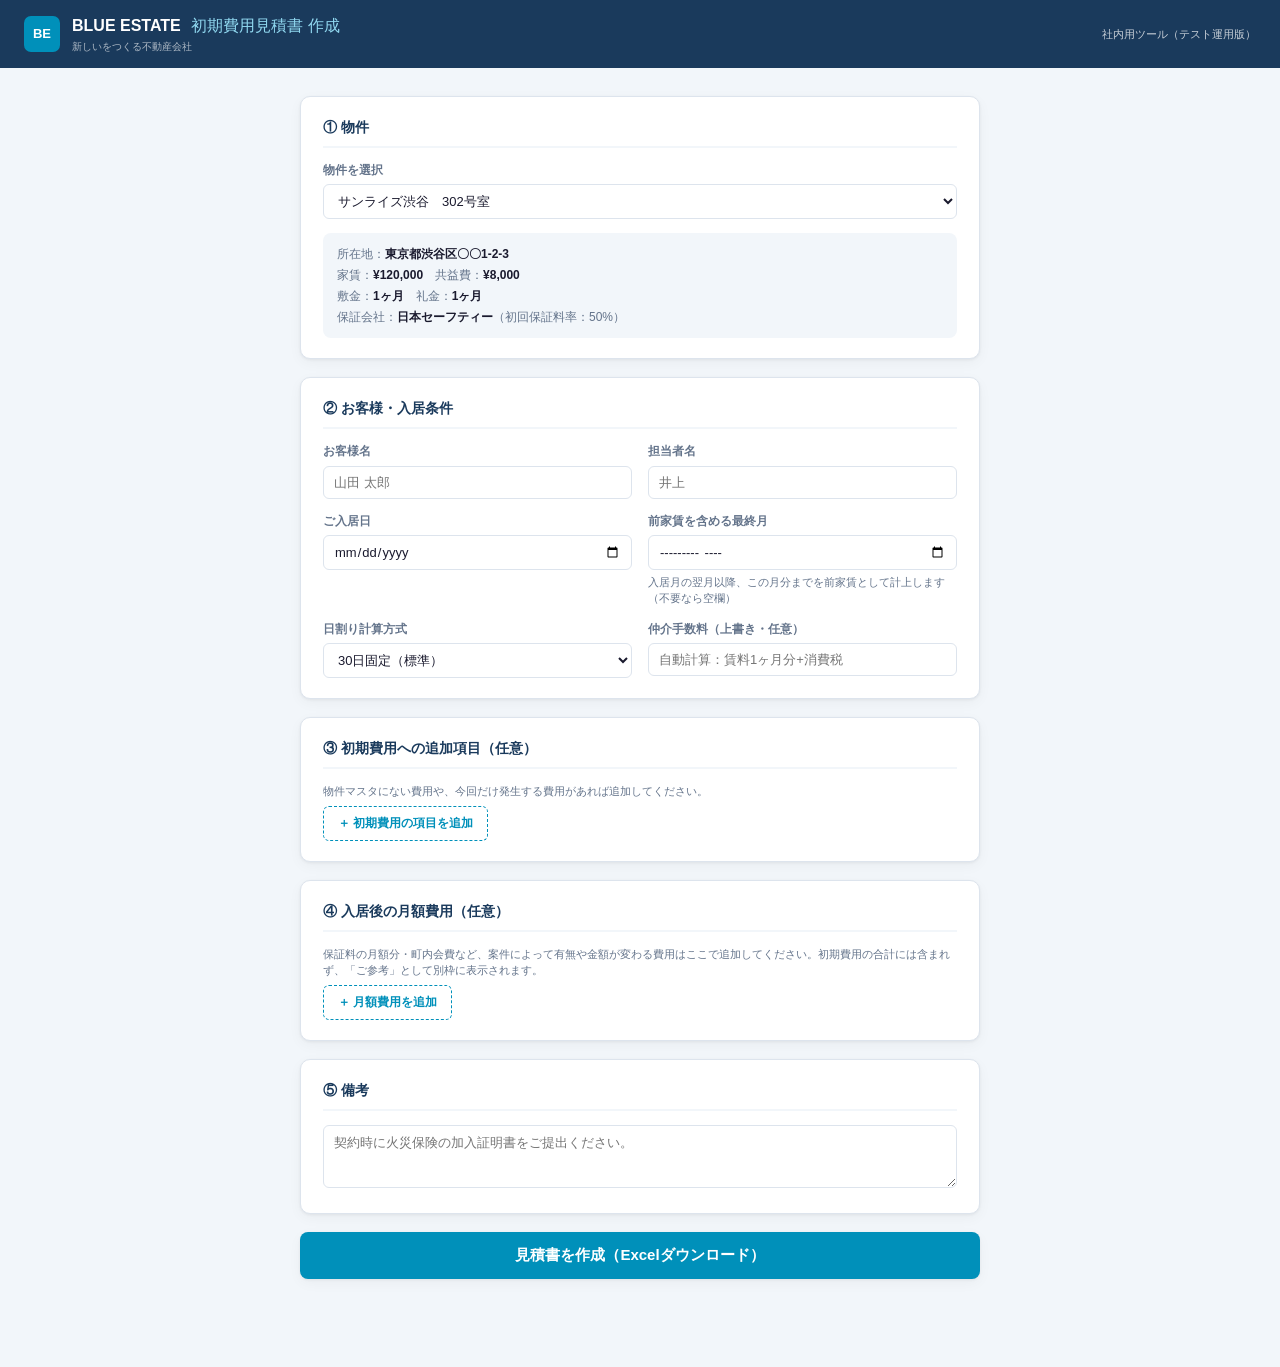
==== estimate/index.html @ 1a6ee932 "update dashboard 2026-08-12 18:26:15" ====
<!DOCTYPE html>
<html lang="ja">
<head>
<meta charset="UTF-8">
<meta name="viewport" content="width=device-width, initial-scale=1">
<title>初期費用見積書 作成 | BLUE ESTATE</title>
<link rel="stylesheet" href="style.css">
</head>
<body>

<header class="hdr">
  <div class="hdr-left">
    <div class="logo-mark">BE</div>
    <div>
      <div class="hdr-title">BLUE ESTATE <span>初期費用見積書 作成</span></div>
      <div class="hdr-sub">新しいをつくる不動産会社</div>
    </div>
  </div>
  <div class="hdr-right">社内用ツール（テスト運用版）</div>
</header>

<main class="main">
  <form id="estimate-form">

    <section class="card">
      <h2 class="card-title">① 物件</h2>
      <div class="field">
        <label for="property">物件を選択</label>
        <select id="property" required></select>
      </div>
      <div id="property-preview" class="property-preview"></div>
    </section>

    <section class="card">
      <h2 class="card-title">② お客様・入居条件</h2>
      <div class="field-grid">
        <div class="field">
          <label for="customerName">お客様名</label>
          <input type="text" id="customerName" placeholder="山田 太郎" required>
        </div>
        <div class="field">
          <label for="staffName">担当者名</label>
          <input type="text" id="staffName" placeholder="井上">
        </div>
        <div class="field">
          <label for="moveinDate">ご入居日</label>
          <input type="date" id="moveinDate" required>
        </div>
        <div class="field">
          <label for="zenyachinUntil">前家賃を含める最終月</label>
          <input type="month" id="zenyachinUntil">
          <div class="hint">入居月の翌月以降、この月分までを前家賃として計上します（不要なら空欄）</div>
        </div>
        <div class="field">
          <label for="prorationMethod">日割り計算方式</label>
          <select id="prorationMethod">
            <option value="fixed30">30日固定（標準）</option>
            <option value="actual_days">実日数按分</option>
          </select>
        </div>
        <div class="field">
          <label for="chukaiOverride">仲介手数料（上書き・任意）</label>
          <input type="number" id="chukaiOverride" placeholder="自動計算：賃料1ヶ月分+消費税">
        </div>
      </div>
    </section>

    <section class="card">
      <h2 class="card-title">③ 初期費用への追加項目（任意）</h2>
      <div class="hint">物件マスタにない費用や、今回だけ発生する費用があれば追加してください。</div>
      <div id="extra-line-items"></div>
      <button type="button" class="btn-add" id="add-line-item">＋ 初期費用の項目を追加</button>
    </section>

    <section class="card">
      <h2 class="card-title">④ 入居後の月額費用（任意）</h2>
      <div class="hint">保証料の月額分・町内会費など、案件によって有無や金額が変わる費用はここで追加してください。初期費用の合計には含まれず、「ご参考」として別枠に表示されます。</div>
      <div id="monthly-items"></div>
      <button type="button" class="btn-add" id="add-monthly-item">＋ 月額費用を追加</button>
    </section>

    <section class="card">
      <h2 class="card-title">⑤ 備考</h2>
      <div class="field">
        <textarea id="biko" rows="3" placeholder="契約時に火災保険の加入証明書をご提出ください。"></textarea>
      </div>
    </section>

    <button type="submit" class="btn-primary" id="submit-btn">見積書を作成（Excelダウンロード）</button>

    <div id="result" class="result"></div>
  </form>
</main>

<template id="line-item-tpl">
  <div class="dyn-row">
    <select class="li-category">
      <option value="賃料">賃料</option>
      <option value="共益費">共益費</option>
      <option value="前家賃">前家賃</option>
      <option value="敷金・礼金">敷金・礼金</option>
      <option value="保証料">保証料</option>
      <option value="諸費用" selected>諸費用</option>
      <option value="仲介手数料">仲介手数料</option>
    </select>
    <input type="text" class="li-name" placeholder="項目名">
    <input type="number" class="li-amount" placeholder="金額">
    <input type="text" class="li-note" placeholder="備考（任意）">
    <button type="button" class="btn-remove">削除</button>
  </div>
</template>

<template id="monthly-item-tpl">
  <div class="dyn-row">
    <input type="text" class="mi-name" placeholder="例：月額保証料（〇〇）">
    <input type="number" class="mi-amount" placeholder="金額／月">
    <input type="text" class="mi-note" placeholder="備考（任意）">
    <button type="button" class="btn-remove">削除</button>
  </div>
</template>

<script src="calc.js"></script>
<script src="generate.js"></script>
<script src="vendor/exceljs.min.js"></script>
<script src="app.js"></script>
</body>
</html>
---- estimate/style.css ----
/* 初期費用見積書 作成ツール — style.css（BDGダッシュボードの配色規約を踏襲） */

*, *::before, *::after { box-sizing: border-box; margin: 0; padding: 0; }

:root {
  --blue:   #0090BA;
  --navy:   #1A3A5C;
  --bg:     #F2F6FA;
  --card:   #FFFFFF;
  --border: #DDE4ED;
  --text:   #1A1A2E;
  --sub:    #64748B;
  --danger: #DC2626;
  --shadow: 0 1px 3px rgba(0,0,0,.06), 0 4px 14px rgba(0,0,0,.04);
}

body {
  font-family: 'Hiragino Kaku Gothic ProN', 'Yu Gothic', 'Meiryo', sans-serif;
  background: var(--bg);
  color: var(--text);
  font-size: 13px;
  line-height: 1.5;
  min-height: 100vh;
}

.hdr {
  background: var(--navy);
  color: #fff;
  padding: 14px 24px;
  display: flex;
  justify-content: space-between;
  align-items: center;
  gap: 12px;
}
.hdr-left  { display: flex; align-items: center; gap: 12px; }
.logo-mark {
  width: 36px; height: 36px;
  background: var(--blue);
  border-radius: 7px;
  display: flex; align-items: center; justify-content: center;
  font-size: 13px; font-weight: 900; color: #fff;
  flex-shrink: 0;
}
.hdr-title      { font-size: 16px; font-weight: 700; }
.hdr-title span { color: #90D8F0; font-weight: 500; margin-left: 6px; }
.hdr-sub        { font-size: 10px; opacity: .65; margin-top: 1px; }
.hdr-right      { font-size: 11px; opacity: .75; }

.main {
  max-width: 720px;
  margin: 28px auto;
  padding: 0 20px 60px;
}

.card {
  background: var(--card);
  border: 1px solid var(--border);
  border-radius: 10px;
  box-shadow: var(--shadow);
  padding: 20px 22px;
  margin-bottom: 18px;
}
.card-title {
  font-size: 14px;
  font-weight: 700;
  color: var(--navy);
  margin-bottom: 14px;
  padding-bottom: 8px;
  border-bottom: 2px solid var(--bg);
}

.field { margin-bottom: 14px; }
.field:last-child { margin-bottom: 0; }
.field-grid {
  display: grid;
  grid-template-columns: 1fr 1fr;
  gap: 14px 16px;
}
.field-grid .field { margin-bottom: 0; }

label {
  display: block;
  font-size: 11.5px;
  font-weight: 600;
  color: var(--sub);
  margin-bottom: 5px;
}

input[type="text"],
input[type="number"],
input[type="date"],
input[type="month"],
select,
textarea {
  width: 100%;
  padding: 8px 10px;
  border: 1px solid var(--border);
  border-radius: 6px;
  font-size: 13px;
  font-family: inherit;
  color: var(--text);
  background: #fff;
}
input:focus, select:focus, textarea:focus {
  outline: none;
  border-color: var(--blue);
  box-shadow: 0 0 0 3px rgba(0,144,186,.12);
}
textarea { resize: vertical; }

.hint {
  font-size: 11px;
  color: var(--sub);
  margin-top: 4px;
  line-height: 1.5;
}

.property-preview {
  margin-top: 12px;
  padding: 12px 14px;
  background: var(--bg);
  border-radius: 8px;
  font-size: 12px;
  color: var(--sub);
  display: none;
}
.property-preview.show { display: block; }
.property-preview b { color: var(--text); }
.property-preview .pp-row { margin-bottom: 3px; }
.property-preview .pp-row:last-child { margin-bottom: 0; }

.dyn-row {
  display: grid;
  grid-template-columns: 110px 1fr 110px 1fr 56px;
  gap: 8px;
  margin-bottom: 8px;
  align-items: center;
}
.dyn-row input, .dyn-row select { font-size: 12px; padding: 7px 8px; }

.btn-add {
  margin-top: 6px;
  background: none;
  border: 1px dashed var(--blue);
  color: var(--blue);
  border-radius: 6px;
  padding: 8px 14px;
  font-size: 12px;
  font-weight: 600;
  cursor: pointer;
  font-family: inherit;
}
.btn-add:hover { background: rgba(0,144,186,.06); }

.btn-remove {
  background: none;
  border: 1px solid var(--border);
  color: var(--danger);
  border-radius: 6px;
  padding: 7px 4px;
  font-size: 11px;
  cursor: pointer;
  font-family: inherit;
}
.btn-remove:hover { background: rgba(220,38,38,.06); }

.btn-primary {
  display: block;
  width: 100%;
  background: var(--blue);
  color: #fff;
  border: none;
  border-radius: 8px;
  padding: 14px;
  font-size: 15px;
  font-weight: 700;
  cursor: pointer;
  font-family: inherit;
  box-shadow: var(--shadow);
}
.btn-primary:hover { background: var(--navy); }
.btn-primary:disabled { opacity: .5; cursor: not-allowed; }

.result {
  margin-top: 16px;
  padding: 16px 18px;
  border-radius: 8px;
  font-size: 13px;
  display: none;
}
.result.show     { display: block; }
.result.success  { background: #EAF6EE; border: 1px solid #B7E4C7; color: #16693D; }
.result.error    { background: #FDECEC; border: 1px solid #F5B5B5; color: #B42318; }
.result-row { margin-bottom: 4px; }
.result-row:last-child { margin-bottom: 0; }

@media (max-width: 640px) {
  .field-grid { grid-template-columns: 1fr; }
  .dyn-row { grid-template-columns: 1fr; }
}
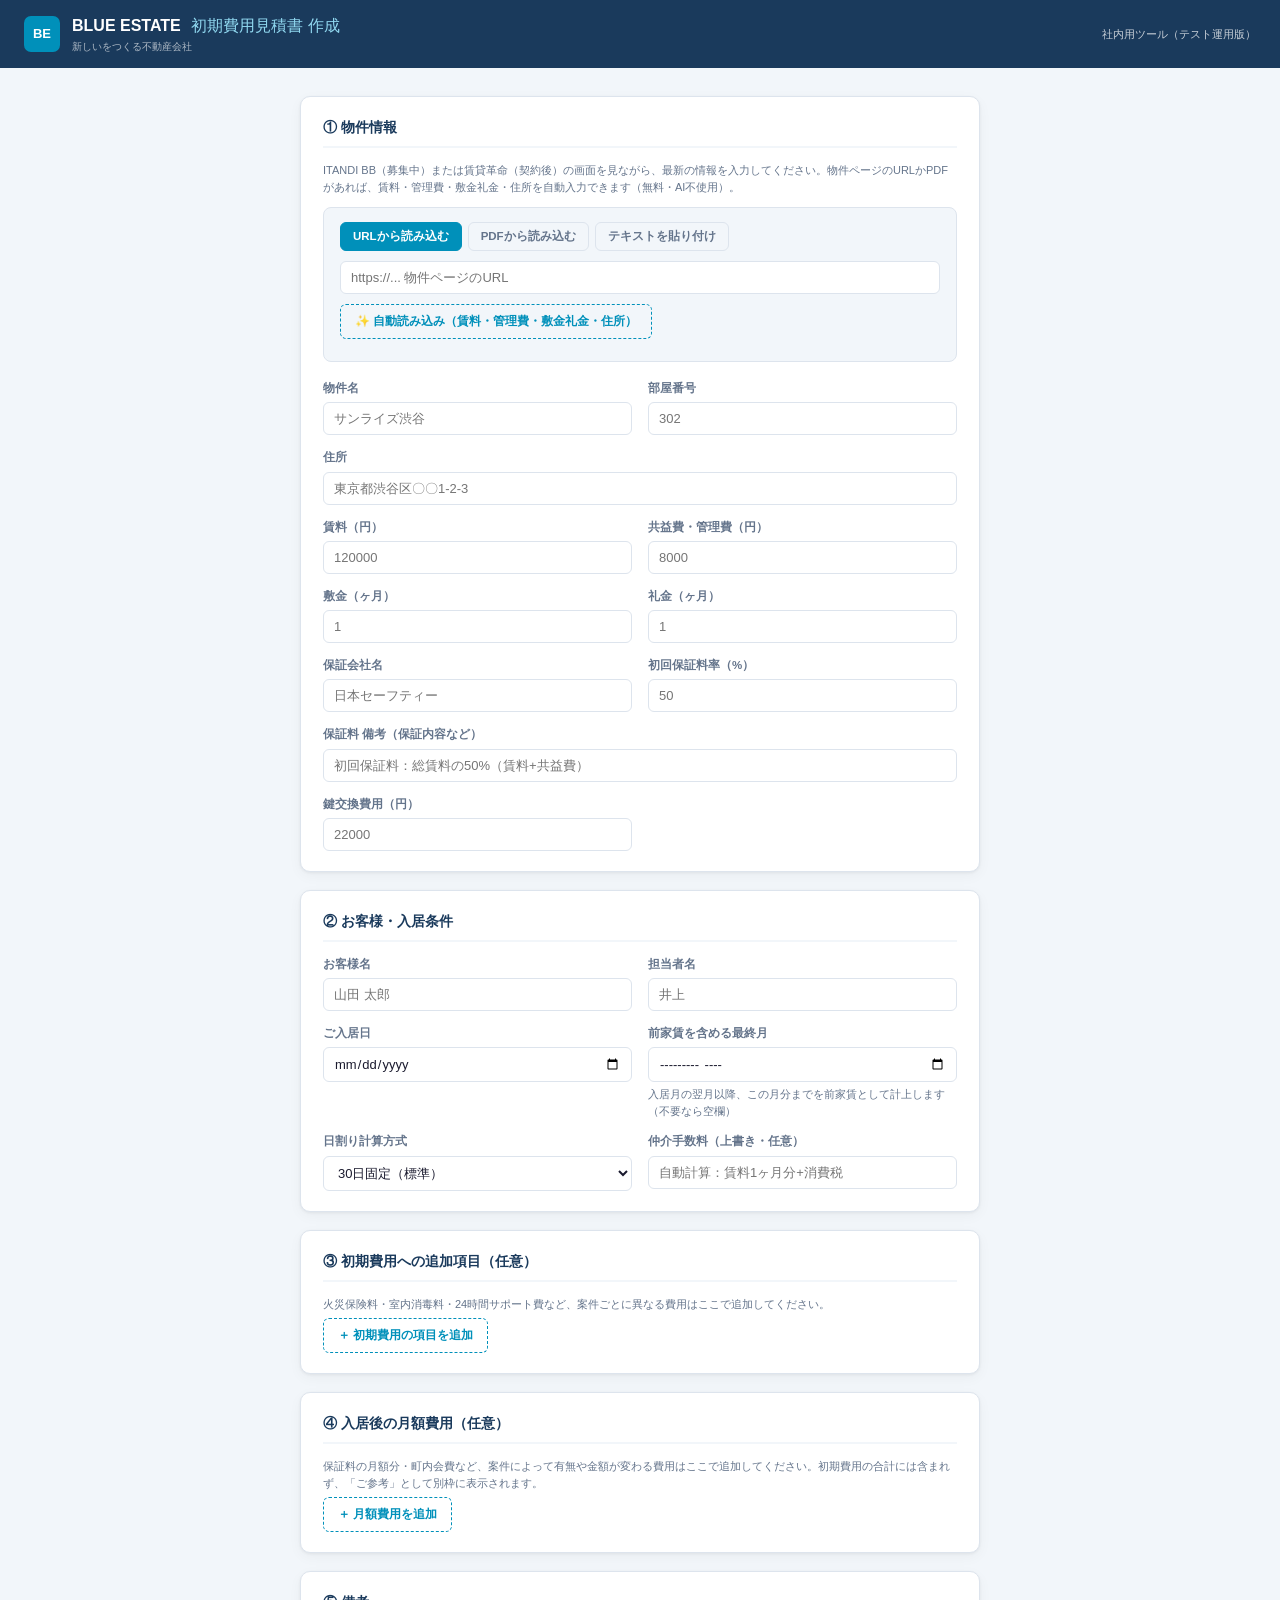
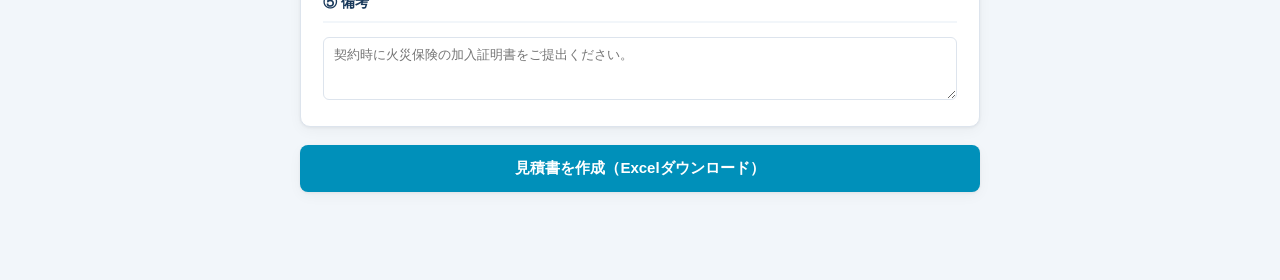
==== commit 3611324f: "物件情報の自動読み込みを無料の正規表現方式に変更（AI不使用）" ====
--- a/estimate/index.html
+++ b/estimate/index.html
@@ -23,12 +23,78 @@
   <form id="estimate-form">
 
     <section class="card">
-      <h2 class="card-title">① 物件</h2>
-      <div class="field">
-        <label for="property">物件を選択</label>
-        <select id="property" required></select>
+      <h2 class="card-title">① 物件情報</h2>
+      <div class="hint" style="margin-bottom:12px;">ITANDI BB（募集中）または賃貸革命（契約後）の画面を見ながら、最新の情報を入力してください。物件ページのURLかPDFがあれば、賃料・管理費・敷金礼金・住所を自動入力できます（無料・AI不使用）。</div>
+
+      <div class="autofill-box">
+        <div class="autofill-tabs">
+          <button type="button" class="autofill-tab active" data-tab="url">URLから読み込む</button>
+          <button type="button" class="autofill-tab" data-tab="pdf">PDFから読み込む</button>
+          <button type="button" class="autofill-tab" data-tab="text">テキストを貼り付け</button>
+        </div>
+        <div class="autofill-pane" data-pane="url">
+          <input type="text" id="autofillUrl" placeholder="https://... 物件ページのURL">
+        </div>
+        <div class="autofill-pane" data-pane="pdf" hidden>
+          <input type="file" id="autofillPdf" accept="application/pdf">
+        </div>
+        <div class="autofill-pane" data-pane="text" hidden>
+          <textarea id="autofillText" rows="4" placeholder="マイソク等のテキストをそのまま貼り付けてください"></textarea>
+        </div>
+        <button type="button" class="btn-add" id="autofill-run">✨ 自動読み込み（賃料・管理費・敷金礼金・住所）</button>
+        <div id="autofill-status" class="hint" style="margin-top:8px;"></div>
+        <div id="autofill-reference" class="autofill-reference" hidden>
+          <div class="autofill-reference-title">📋 参考：保証会社・その他経費に関する記載（自動入力はされません。読んで③④に手動で追加してください）</div>
+          <pre id="autofill-reference-text"></pre>
+        </div>
       </div>
-      <div id="property-preview" class="property-preview"></div>
+
+      <div class="field-grid">
+        <div class="field">
+          <label for="propertyName">物件名</label>
+          <input type="text" id="propertyName" placeholder="サンライズ渋谷" required>
+        </div>
+        <div class="field">
+          <label for="roomNo">部屋番号</label>
+          <input type="text" id="roomNo" placeholder="302" required>
+        </div>
+        <div class="field" style="grid-column: 1 / -1;">
+          <label for="address">住所</label>
+          <input type="text" id="address" placeholder="東京都渋谷区〇〇1-2-3">
+        </div>
+        <div class="field">
+          <label for="rent">賃料（円）</label>
+          <input type="number" id="rent" placeholder="120000" required>
+        </div>
+        <div class="field">
+          <label for="kyoueki">共益費・管理費（円）</label>
+          <input type="number" id="kyoueki" placeholder="8000">
+        </div>
+        <div class="field">
+          <label for="shikikinMonths">敷金（ヶ月）</label>
+          <input type="number" id="shikikinMonths" step="0.5" placeholder="1">
+        </div>
+        <div class="field">
+          <label for="reikinMonths">礼金（ヶ月）</label>
+          <input type="number" id="reikinMonths" step="0.5" placeholder="1">
+        </div>
+        <div class="field">
+          <label for="hoshouGaisha">保証会社名</label>
+          <input type="text" id="hoshouGaisha" placeholder="日本セーフティー">
+        </div>
+        <div class="field">
+          <label for="hoshouRate">初回保証料率（%）</label>
+          <input type="number" id="hoshouRate" step="1" placeholder="50">
+        </div>
+        <div class="field" style="grid-column: 1 / -1;">
+          <label for="hoshouNote">保証料 備考（保証内容など）</label>
+          <input type="text" id="hoshouNote" placeholder="初回保証料：総賃料の50%（賃料+共益費）">
+        </div>
+        <div class="field">
+          <label for="kagiKoukan">鍵交換費用（円）</label>
+          <input type="number" id="kagiKoukan" placeholder="22000">
+        </div>
+      </div>
     </section>
 
     <section class="card">
@@ -67,7 +133,7 @@
 
     <section class="card">
       <h2 class="card-title">③ 初期費用への追加項目（任意）</h2>
-      <div class="hint">物件マスタにない費用や、今回だけ発生する費用があれば追加してください。</div>
+      <div class="hint">火災保険料・室内消毒料・24時間サポート費など、案件ごとに異なる費用はここで追加してください。</div>
       <div id="extra-line-items"></div>
       <button type="button" class="btn-add" id="add-line-item">＋ 初期費用の項目を追加</button>
     </section>
@@ -121,7 +187,9 @@
 
 <script src="calc.js"></script>
 <script src="generate.js"></script>
+<script src="parse.js"></script>
 <script src="vendor/exceljs.min.js"></script>
+<script src="vendor/pdf.min.js"></script>
 <script src="app.js"></script>
 </body>
 </html>
--- a/estimate/style.css
+++ b/estimate/style.css
@@ -194,6 +194,56 @@
 .result-row { margin-bottom: 4px; }
 .result-row:last-child { margin-bottom: 0; }
 
+.autofill-box {
+  background: var(--bg);
+  border: 1px solid var(--border);
+  border-radius: 8px;
+  padding: 14px 16px;
+  margin-bottom: 18px;
+}
+.autofill-tabs { display: flex; gap: 6px; margin-bottom: 10px; }
+.autofill-tab {
+  background: none;
+  border: 1px solid var(--border);
+  border-radius: 6px;
+  padding: 6px 12px;
+  font-size: 11.5px;
+  font-weight: 600;
+  color: var(--sub);
+  cursor: pointer;
+  font-family: inherit;
+}
+.autofill-tab.active { background: var(--blue); border-color: var(--blue); color: #fff; }
+.autofill-pane input[type="text"],
+.autofill-pane textarea { width: 100%; }
+.autofill-pane textarea { resize: vertical; }
+#autofill-run { margin-top: 10px; }
+.autofill-status-ok   { color: #16693D; }
+.autofill-status-err  { color: var(--danger); }
+
+.autofill-reference {
+  margin-top: 12px;
+  background: #fff;
+  border: 1px solid var(--border);
+  border-radius: 6px;
+  padding: 10px 12px;
+}
+.autofill-reference-title {
+  font-size: 11px;
+  font-weight: 700;
+  color: var(--navy);
+  margin-bottom: 6px;
+}
+.autofill-reference pre {
+  font-family: inherit;
+  font-size: 11.5px;
+  color: var(--text);
+  white-space: pre-wrap;
+  word-break: break-word;
+  max-height: 180px;
+  overflow-y: auto;
+}
+
 @media (max-width: 640px) {
   .field-grid { grid-template-columns: 1fr; }
   .dyn-row { grid-template-columns: 1fr; }
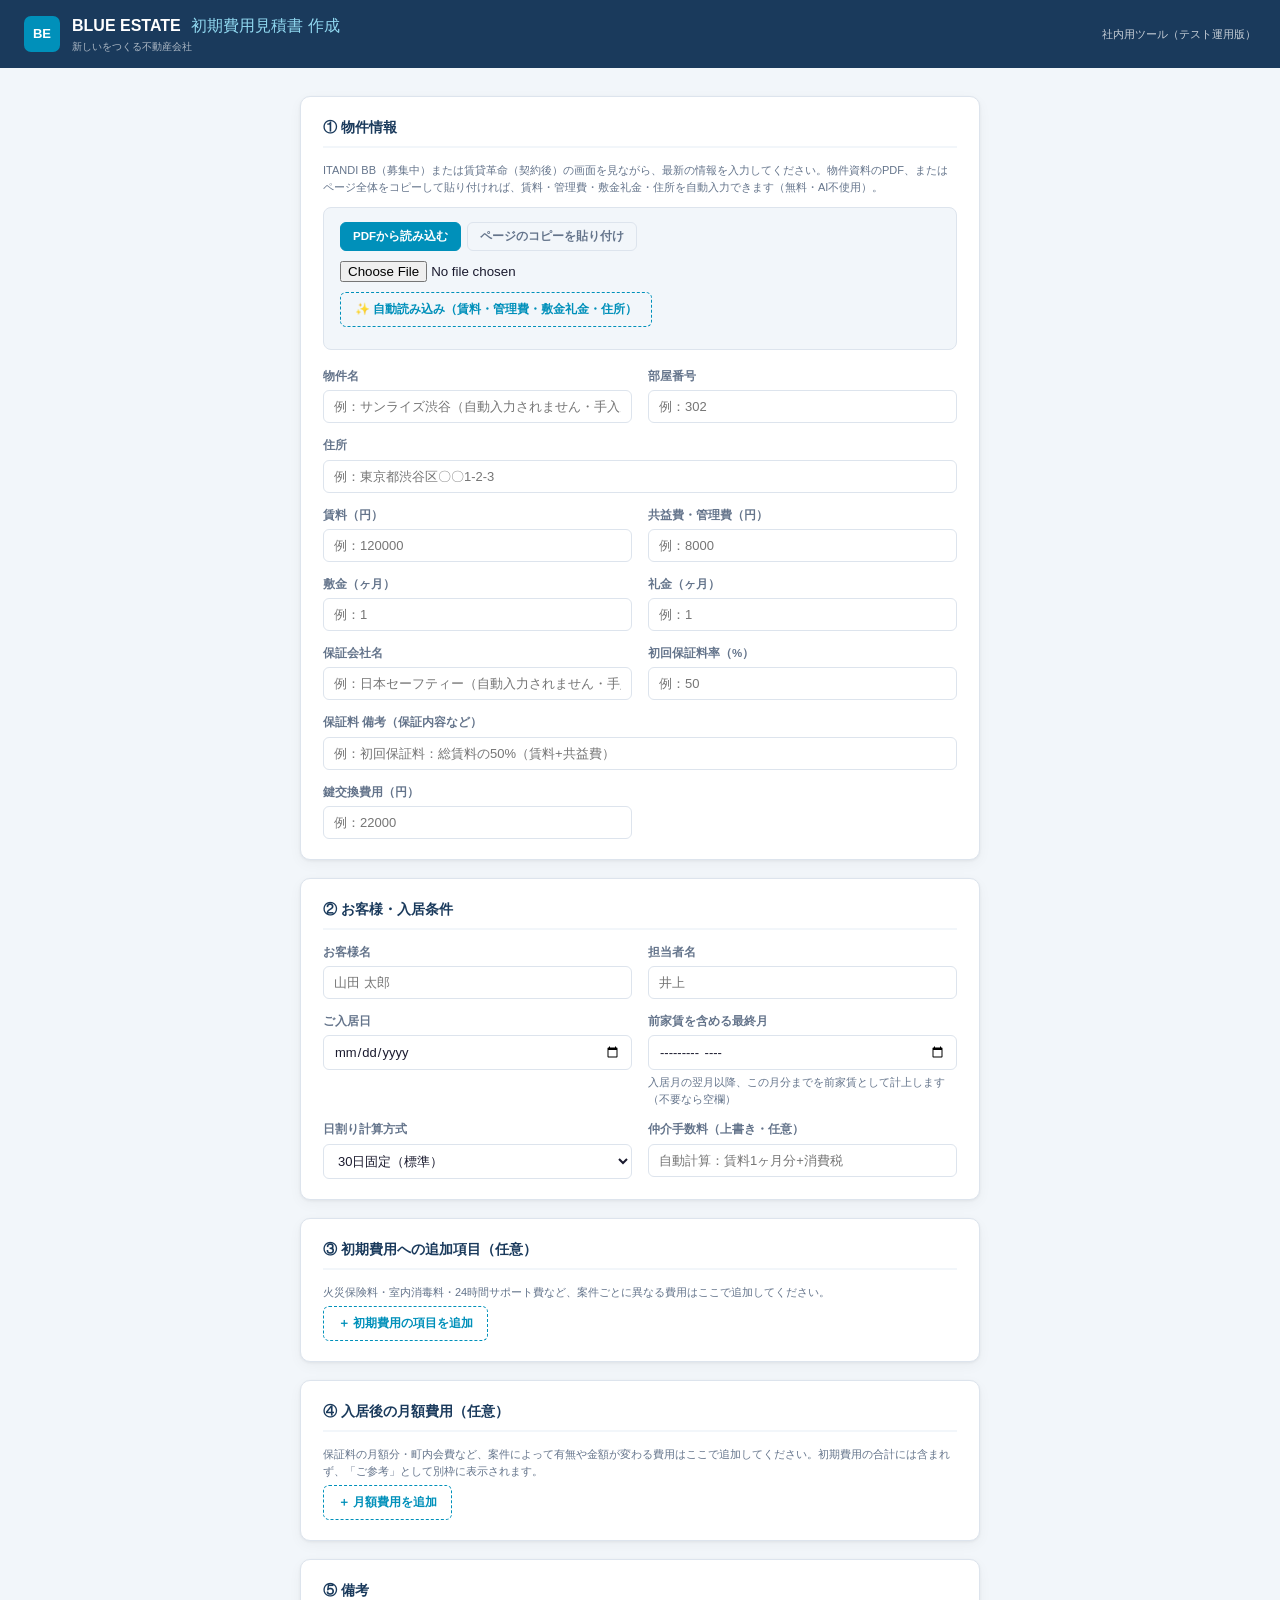
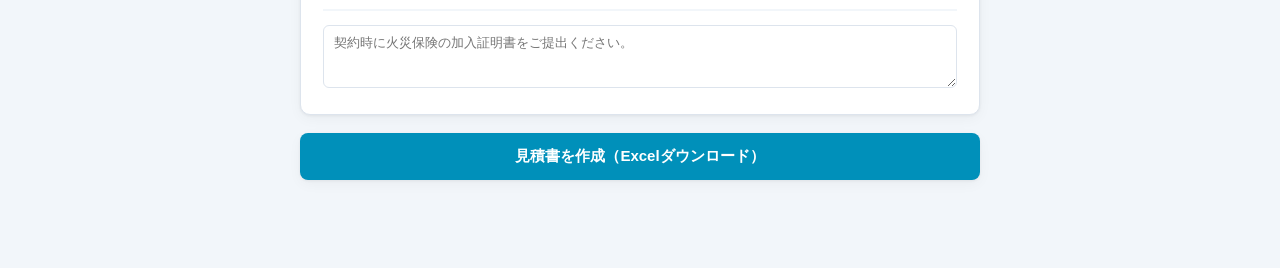
==== commit f378746f: "URL自動取得を廃止しコピペ貼り付け方式に変更（GitHub Pages対応）、プレースホルダーの表記を改善" ====
--- a/estimate/index.html
+++ b/estimate/index.html
@@ -24,22 +24,18 @@
 
     <section class="card">
       <h2 class="card-title">① 物件情報</h2>
-      <div class="hint" style="margin-bottom:12px;">ITANDI BB（募集中）または賃貸革命（契約後）の画面を見ながら、最新の情報を入力してください。物件ページのURLかPDFがあれば、賃料・管理費・敷金礼金・住所を自動入力できます（無料・AI不使用）。</div>
+      <div class="hint" style="margin-bottom:12px;">ITANDI BB（募集中）または賃貸革命（契約後）の画面を見ながら、最新の情報を入力してください。物件資料のPDF、またはページ全体をコピーして貼り付ければ、賃料・管理費・敷金礼金・住所を自動入力できます（無料・AI不使用）。</div>
 
       <div class="autofill-box">
         <div class="autofill-tabs">
-          <button type="button" class="autofill-tab active" data-tab="url">URLから読み込む</button>
-          <button type="button" class="autofill-tab" data-tab="pdf">PDFから読み込む</button>
-          <button type="button" class="autofill-tab" data-tab="text">テキストを貼り付け</button>
+          <button type="button" class="autofill-tab active" data-tab="pdf">PDFから読み込む</button>
+          <button type="button" class="autofill-tab" data-tab="text">ページのコピーを貼り付け</button>
         </div>
-        <div class="autofill-pane" data-pane="url">
-          <input type="text" id="autofillUrl" placeholder="https://... 物件ページのURL">
-        </div>
-        <div class="autofill-pane" data-pane="pdf" hidden>
+        <div class="autofill-pane" data-pane="pdf">
           <input type="file" id="autofillPdf" accept="application/pdf">
         </div>
         <div class="autofill-pane" data-pane="text" hidden>
-          <textarea id="autofillText" rows="4" placeholder="マイソク等のテキストをそのまま貼り付けてください"></textarea>
+          <textarea id="autofillText" rows="4" placeholder="物件ページを開いて全選択（Ctrl+A / Cmd+A）→コピーし、ここに貼り付けてください"></textarea>
         </div>
         <button type="button" class="btn-add" id="autofill-run">✨ 自動読み込み（賃料・管理費・敷金礼金・住所）</button>
         <div id="autofill-status" class="hint" style="margin-top:8px;"></div>
@@ -52,47 +48,47 @@
       <div class="field-grid">
         <div class="field">
           <label for="propertyName">物件名</label>
-          <input type="text" id="propertyName" placeholder="サンライズ渋谷" required>
+          <input type="text" id="propertyName" placeholder="例：サンライズ渋谷（自動入力されません・手入力）" required>
         </div>
         <div class="field">
           <label for="roomNo">部屋番号</label>
-          <input type="text" id="roomNo" placeholder="302" required>
+          <input type="text" id="roomNo" placeholder="例：302" required>
         </div>
         <div class="field" style="grid-column: 1 / -1;">
           <label for="address">住所</label>
-          <input type="text" id="address" placeholder="東京都渋谷区〇〇1-2-3">
+          <input type="text" id="address" placeholder="例：東京都渋谷区〇〇1-2-3">
         </div>
         <div class="field">
           <label for="rent">賃料（円）</label>
-          <input type="number" id="rent" placeholder="120000" required>
+          <input type="number" id="rent" placeholder="例：120000" required>
         </div>
         <div class="field">
           <label for="kyoueki">共益費・管理費（円）</label>
-          <input type="number" id="kyoueki" placeholder="8000">
+          <input type="number" id="kyoueki" placeholder="例：8000">
         </div>
         <div class="field">
           <label for="shikikinMonths">敷金（ヶ月）</label>
-          <input type="number" id="shikikinMonths" step="0.5" placeholder="1">
+          <input type="number" id="shikikinMonths" step="0.5" placeholder="例：1">
         </div>
         <div class="field">
           <label for="reikinMonths">礼金（ヶ月）</label>
-          <input type="number" id="reikinMonths" step="0.5" placeholder="1">
+          <input type="number" id="reikinMonths" step="0.5" placeholder="例：1">
         </div>
         <div class="field">
           <label for="hoshouGaisha">保証会社名</label>
-          <input type="text" id="hoshouGaisha" placeholder="日本セーフティー">
+          <input type="text" id="hoshouGaisha" placeholder="例：日本セーフティー（自動入力されません・手入力）">
         </div>
         <div class="field">
           <label for="hoshouRate">初回保証料率（%）</label>
-          <input type="number" id="hoshouRate" step="1" placeholder="50">
+          <input type="number" id="hoshouRate" step="1" placeholder="例：50">
         </div>
         <div class="field" style="grid-column: 1 / -1;">
           <label for="hoshouNote">保証料 備考（保証内容など）</label>
-          <input type="text" id="hoshouNote" placeholder="初回保証料：総賃料の50%（賃料+共益費）">
+          <input type="text" id="hoshouNote" placeholder="例：初回保証料：総賃料の50%（賃料+共益費）">
         </div>
         <div class="field">
           <label for="kagiKoukan">鍵交換費用（円）</label>
-          <input type="number" id="kagiKoukan" placeholder="22000">
+          <input type="number" id="kagiKoukan" placeholder="例：22000">
         </div>
       </div>
     </section>
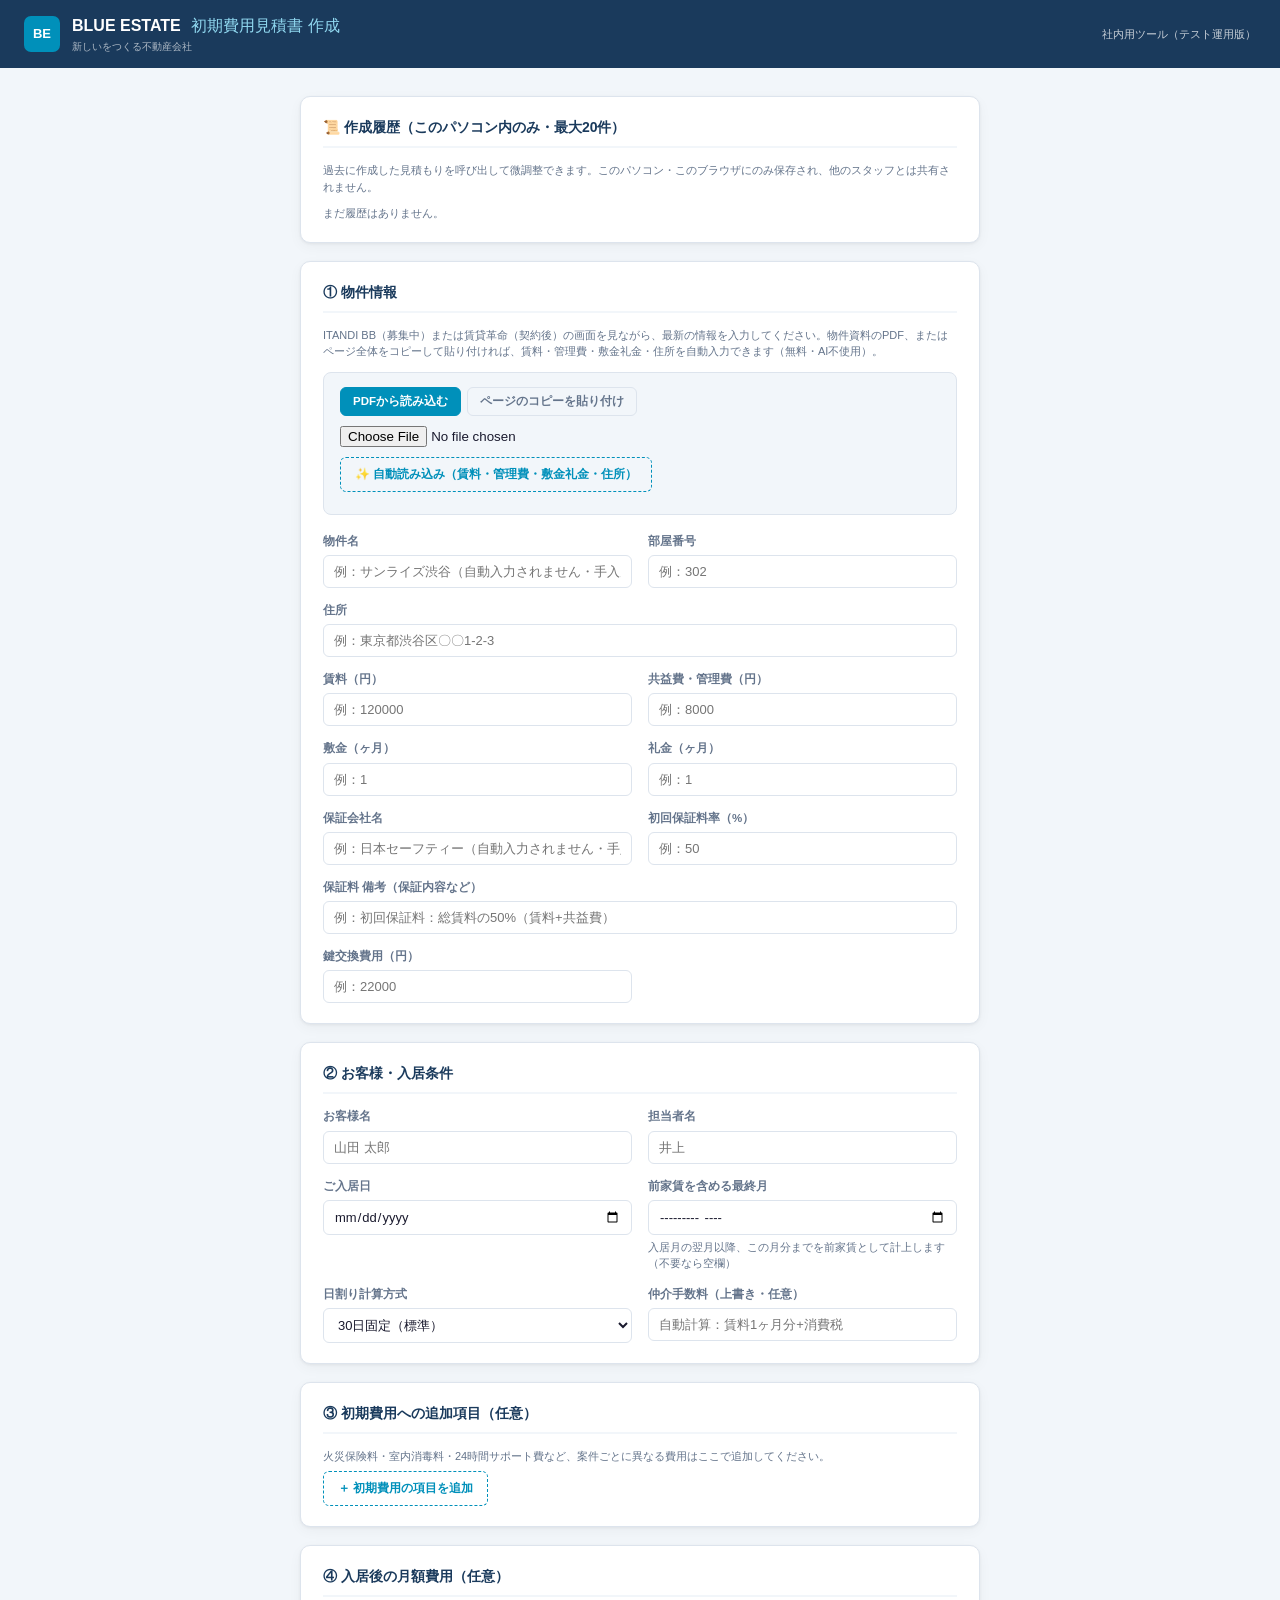
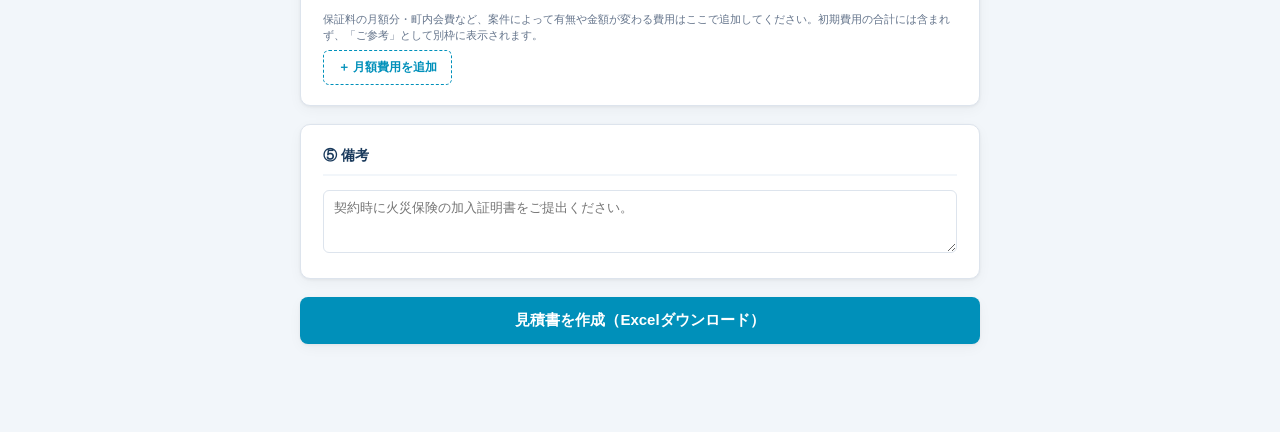
==== commit faab36c4: "作成履歴機能を追加（ブラウザ内保存・最大20件）" ====
--- a/estimate/index.html
+++ b/estimate/index.html
@@ -20,6 +20,14 @@
 </header>
 
 <main class="main">
+
+  <section class="card" id="history-card">
+    <h2 class="card-title">📜 作成履歴（このパソコン内のみ・最大20件）</h2>
+    <div class="hint" style="margin-bottom:10px;">過去に作成した見積もりを呼び出して微調整できます。このパソコン・このブラウザにのみ保存され、他のスタッフとは共有されません。</div>
+    <div id="history-list"></div>
+    <div id="history-empty" class="hint">まだ履歴はありません。</div>
+  </section>
+
   <form id="estimate-form">
 
     <section class="card">
--- a/estimate/style.css
+++ b/estimate/style.css
@@ -244,7 +244,24 @@
   overflow-y: auto;
 }
 
+.history-item {
+  display: flex;
+  align-items: center;
+  gap: 10px;
+  padding: 9px 4px;
+  border-bottom: 1px solid var(--bg);
+  font-size: 12.5px;
+}
+.history-item:last-child { border-bottom: none; }
+.history-item .hi-date { color: var(--sub); font-size: 11px; width: 90px; flex-shrink: 0; }
+.history-item .hi-main { flex: 1; min-width: 0; overflow: hidden; text-overflow: ellipsis; white-space: nowrap; }
+.history-item .hi-main b { color: var(--text); }
+.history-item .hi-actions { display: flex; gap: 6px; flex-shrink: 0; }
+.history-item .btn-add,
+.history-item .btn-remove { padding: 5px 10px; font-size: 11px; margin-top: 0; }
+
 @media (max-width: 640px) {
   .field-grid { grid-template-columns: 1fr; }
   .dyn-row { grid-template-columns: 1fr; }
-}
+  .history-item { flex-wrap: wrap; }
+}
